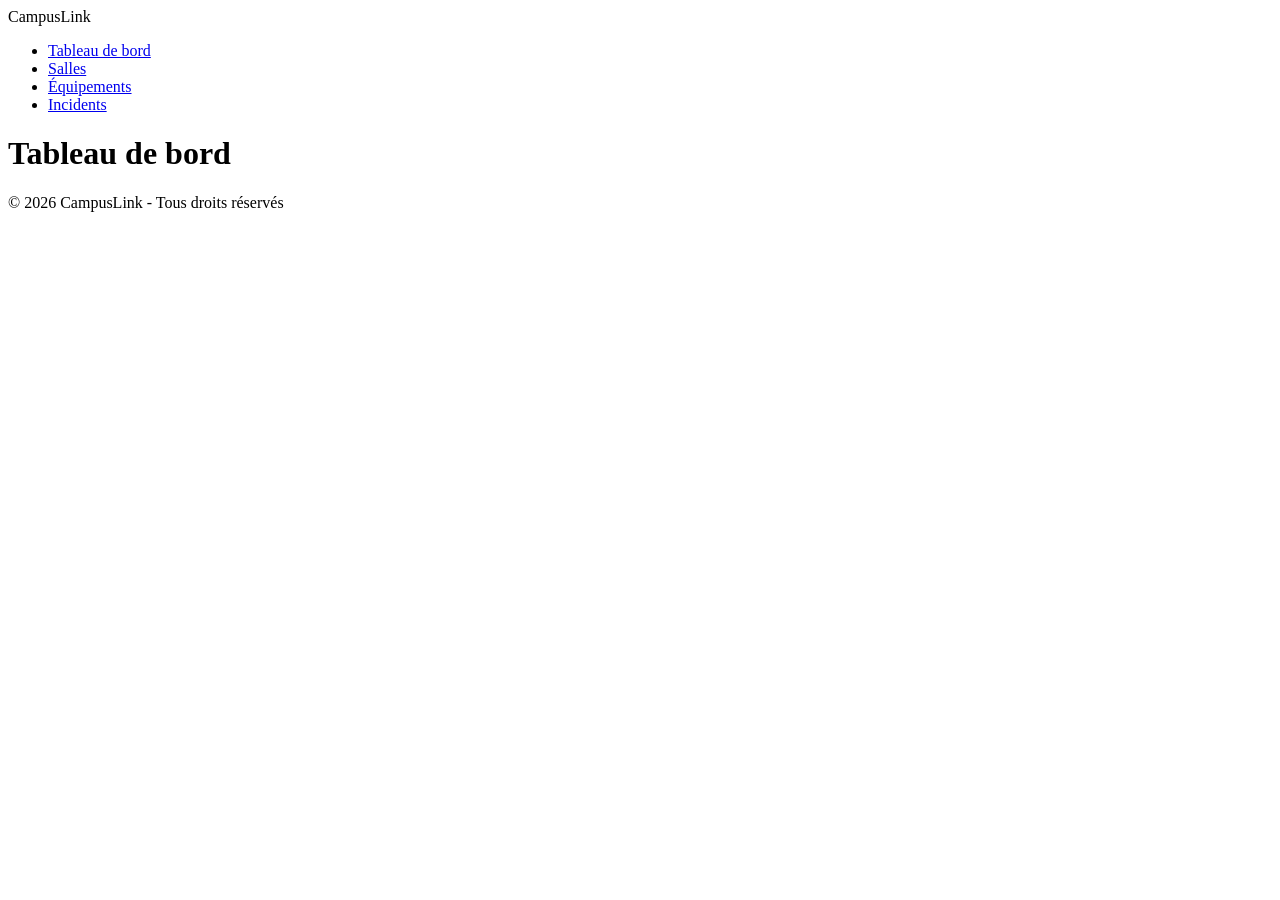
==== index.html @ f135ccba "ajout de la base" ====
<!DOCTYPE html>
<html lang="fr">
<head>
  <meta charset="UTF-8">
  <meta name="viewport" content="width=device-width, initial-scale=1.0">
  <title>CampusLink - Nom de la page</title>
  <!-- Lien vers la feuille de style CSS -->
  <link rel="stylesheet" href="css/style.css">
</head>
<body>

  
  <header>
    <div class="logo">CampusLink</div>
    <nav>
      <ul>
        <li><a href="index.html">Tableau de bord</a></li>
        <li><a href="salles.html">Salles</a></li>
        <li><a href="equipements.html">Équipements</a></li>
        <li><a href="incidents.html">Incidents</a></li>
      </ul>
    </nav>
  </header>

  
  <main>
    <h1>Tableau de bord</h1>
    
  </main>

  
  <footer>
    <p>&copy; 2026 CampusLink - Tous droits réservés</p>
  </footer>

</body>
</html>
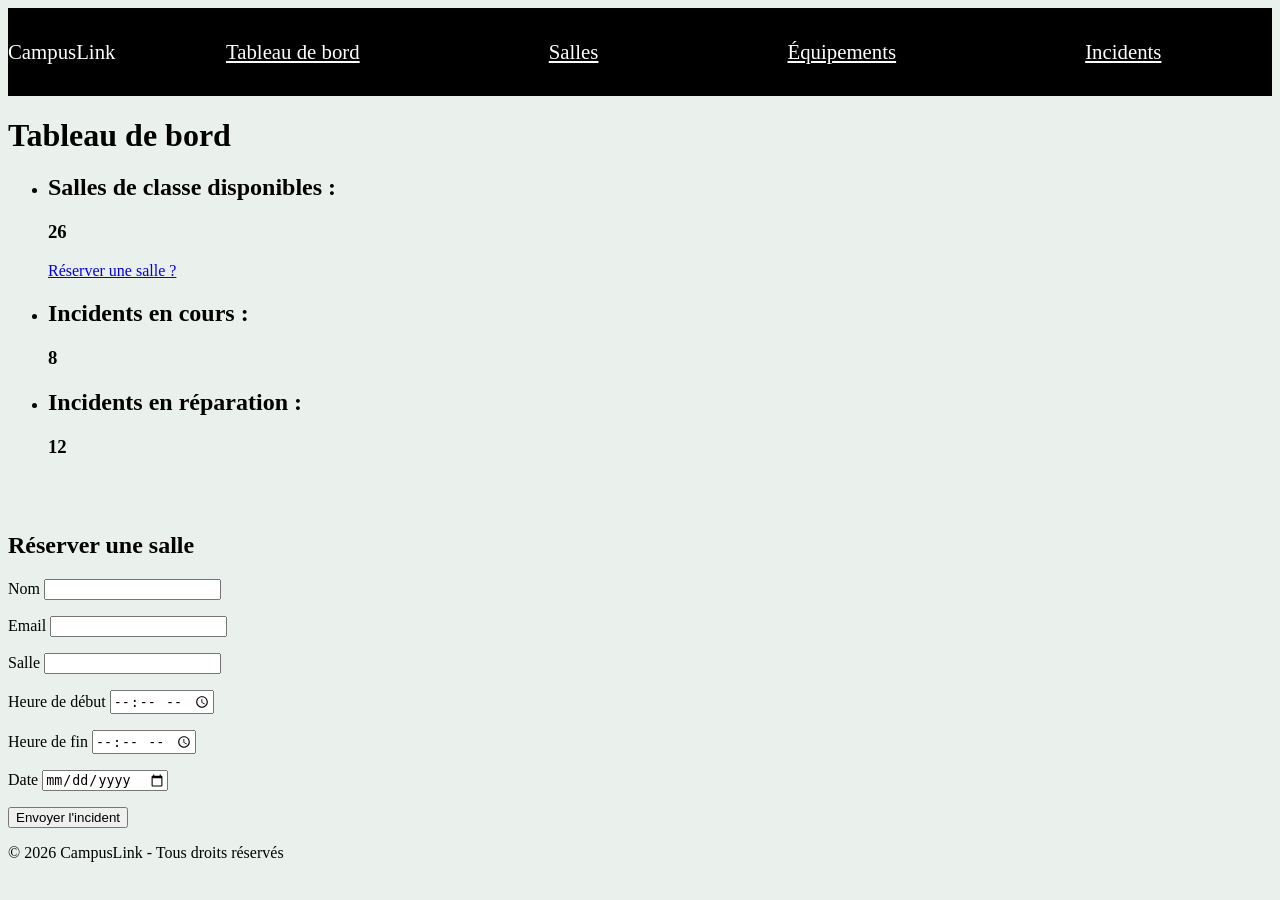
==== commit 5de1c155: "ajout sections manquantes + création dashbord / formulaire pour réserver une salle" ====
--- a/index.html
+++ b/index.html
@@ -25,7 +25,60 @@
   
   <main>
     <h1>Tableau de bord</h1>
-    
+    <section id="Infos db">
+    <ul>
+      <li>
+        <article class="Élement db">
+          <h2>Salles de classe disponibles :</h2>
+          <h3>26</h3>
+          <a class="bouton" href="#formulaire">Réserver une salle ?</a>
+        </article>
+      </li>
+      <li>
+        <article class="Élement db">
+          <h2>Incidents en cours :</h2>
+          <h3>8</h3>
+        </article>
+      </li>
+      <li>
+        <article class="Élement db">
+          <h2>Incidents en réparation :</h2>
+          <h3>12</h3>
+        </article>
+      </li>
+    </ul>
+    </section>
+    <br> <br>
+    <section id="formulaire">
+    <h2>Réserver une salle</h2>
+    <form action="#" method="post">
+      <p>
+        <label for="nom">Nom</label>
+        <input type="text" id="nom" name="nom" autocomplete="name" required>
+      </p>
+      <p>
+        <label for="email">Email</label>
+        <input type="email" id="email" name="email" autocomplete="email" required>
+      </p>
+      <p>
+        <label for="salle">Salle</label>
+        <input type="text" id="salle" name="salle" autocomplete="Salle" required>
+      </p>
+      <p>
+        <label for="heure_deb">Heure de début</label>
+        <input type="time" id="heure_deb" name="heure de début" autocomplete="00H00" required>
+      </p>
+      <p>
+        <label for="heure_fin">Heure de fin</label>
+        <input type="time" id="heure_fin" name="heure de fin" autocomplete="23H59" required>
+      </p>
+      <p>
+        <label for="date">Date</label>
+        <input type="date" id="date" name="date" required>
+      </p>
+      <button type="submit">Envoyer l'incident</button>
+    </form>
+  </section>
   </main>
 
   
--- a/css/style.css
+++ b/css/style.css
@@ -0,0 +1,79 @@
+/* Structure général */
+
+body {
+    background-color: #eaf0eb;
+}
+
+/* Header */
+
+header {
+    background-color: black;
+    width: 100%;
+    display: flex;
+    align-items: center;
+}
+
+.logo {
+    color: white;
+    font-size: 1.3rem;
+}
+
+nav {
+    flex: 1;
+}
+
+nav ul {
+    display: flex;
+    justify-content: space-around;
+    list-style: none;
+    padding: 1rem;
+}
+
+nav a {
+    color: white;
+    font-size: 1.3rem;
+}
+
+h1 {
+    font-size: 2rem;
+    margin-bottom: 0.5rem;
+}
+
+/* Page des salles */
+
+.salles {
+    display: grid;
+    grid-template-columns: repeat(3,1fr);
+    gap: 1.5 rem;
+}
+
+.salle {
+    background-color: white;
+    padding: 1.5 rem;
+    border-radius: 8px;
+    border-left: 5px solid;
+    box-shadow: 0 2px 8px rgba(0,0,0,0.1);
+}
+
+.salle.disponible {
+    border-left-color: #3ddc97;
+}
+
+.salle.maintenance {
+    border-left-color: #f5b700;
+}
+
+.etat {
+    display: inline-block;
+    border-radius: 20px;
+}
+
+.disponible .etat {
+    background-color: #3ddc97;
+    color: white;
+}
+
+.maintenance .etat {
+    background-color: #f5b700;
+    color: white;
+}
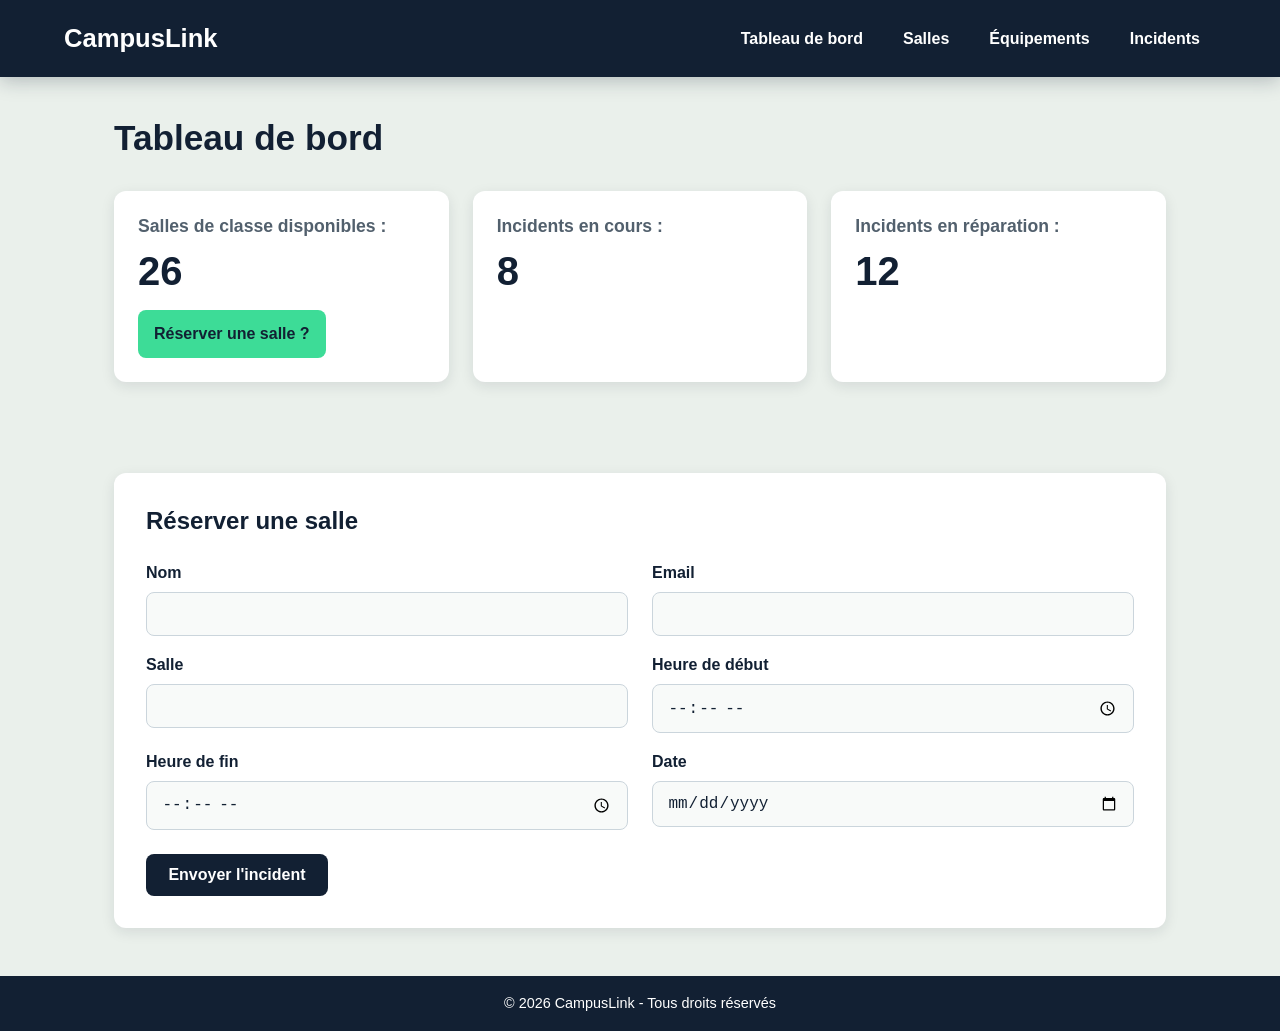
==== commit 7eb968be: "css vraiment clean pour index, salles il manque qu'incidents et équiments" ====
--- a/index.html
+++ b/index.html
@@ -1,90 +1,89 @@
-<!DOCTYPE html>
-<html lang="fr">
-<head>
-  <meta charset="UTF-8">
-  <meta name="viewport" content="width=device-width, initial-scale=1.0">
-  <title>CampusLink - Nom de la page</title>
-  <!-- Lien vers la feuille de style CSS -->
-  <link rel="stylesheet" href="css/style.css">
-</head>
-<body>
-
-  
-  <header>
-    <div class="logo">CampusLink</div>
-    <nav>
-      <ul>
-        <li><a href="index.html">Tableau de bord</a></li>
-        <li><a href="salles.html">Salles</a></li>
-        <li><a href="equipements.html">Équipements</a></li>
-        <li><a href="incidents.html">Incidents</a></li>
-      </ul>
-    </nav>
-  </header>
-
-  
-  <main>
-    <h1>Tableau de bord</h1>
-    <section id="Infos db">
-    <ul>
-      <li>
-        <article class="Élement db">
-          <h2>Salles de classe disponibles :</h2>
-          <h3>26</h3>
-          <a class="bouton" href="#formulaire">Réserver une salle ?</a>
-        </article>
-      </li>
-      <li>
-        <article class="Élement db">
-          <h2>Incidents en cours :</h2>
-          <h3>8</h3>
-        </article>
-      </li>
-      <li>
-        <article class="Élement db">
-          <h2>Incidents en réparation :</h2>
-          <h3>12</h3>
-        </article>
-      </li>
-    </ul>
-    </section>
-    <br> <br>
-    <section id="formulaire">
-    <h2>Réserver une salle</h2>
-    <form action="#" method="post">
-      <p>
-        <label for="nom">Nom</label>
-        <input type="text" id="nom" name="nom" autocomplete="name" required>
-      </p>
-      <p>
-        <label for="email">Email</label>
-        <input type="email" id="email" name="email" autocomplete="email" required>
-      </p>
-      <p>
-        <label for="salle">Salle</label>
-        <input type="text" id="salle" name="salle" autocomplete="Salle" required>
-      </p>
-      <p>
-        <label for="heure_deb">Heure de début</label>
-        <input type="time" id="heure_deb" name="heure de début" autocomplete="00H00" required>
-      </p>
-      <p>
-        <label for="heure_fin">Heure de fin</label>
-        <input type="time" id="heure_fin" name="heure de fin" autocomplete="23H59" required>
-      </p>
-      <p>
-        <label for="date">Date</label>
-        <input type="date" id="date" name="date" required>
-      </p>
-      <button type="submit">Envoyer l'incident</button>
-    </form>
-  </section>
-  </main>
-
-  
-  <footer>
-    <p>&copy; 2026 CampusLink - Tous droits réservés</p>
-  </footer>
-
-</body>
-</html>+<!DOCTYPE html>
+<html lang="fr">
+<head>
+  <meta charset="UTF-8">
+  <meta name="viewport" content="width=device-width, initial-scale=1.0">
+  <title>CampusLink - Index</title>
+  <link rel="stylesheet" href="css/style.css">
+</head>
+<body>
+
+  
+  <header>
+    <div class="logo">CampusLink</div>
+    <nav>
+      <ul>
+        <li><a href="index.html">Tableau de bord</a></li>
+        <li><a href="salles.html">Salles</a></li>
+        <li><a href="equipements.html">Équipements</a></li>
+        <li><a href="incidents.html">Incidents</a></li>
+      </ul>
+    </nav>
+  </header>
+
+  
+  <main>
+    <h1>Tableau de bord</h1>
+    <section id="Infos db">
+    <ul>
+      <li>
+        <article class="Élement db">
+          <h2>Salles de classe disponibles :</h2>
+          <h3>26</h3>
+          <a class="bouton" href="#formulaire">Réserver une salle ?</a>
+        </article>
+      </li>
+      <li>
+        <article class="Élement db">
+          <h2>Incidents en cours :</h2>
+          <h3>8</h3>
+        </article>
+      </li>
+      <li>
+        <article class="Élement db">
+          <h2>Incidents en réparation :</h2>
+          <h3>12</h3>
+        </article>
+      </li>
+    </ul>
+    </section>
+    <br> <br>
+    <section id="formulaire">
+    <h2>Réserver une salle</h2>
+    <form action="#" method="post">
+      <p>
+        <label for="nom">Nom</label>
+        <input type="text" id="nom" name="nom" autocomplete="name" required>
+      </p>
+      <p>
+        <label for="email">Email</label>
+        <input type="email" id="email" name="email" autocomplete="email" required>
+      </p>
+      <p>
+        <label for="salle">Salle</label>
+        <input type="text" id="salle" name="salle" autocomplete="Salle" required>
+      </p>
+      <p>
+        <label for="heure_deb">Heure de début</label>
+        <input type="time" id="heure_deb" name="heure de début" autocomplete="00H00" required>
+      </p>
+      <p>
+        <label for="heure_fin">Heure de fin</label>
+        <input type="time" id="heure_fin" name="heure de fin" autocomplete="23H59" required>
+      </p>
+      <p>
+        <label for="date">Date</label>
+        <input type="date" id="date" name="date" required>
+      </p>
+      <button type="submit">Envoyer l'incident</button>
+    </form>
+  </section>
+  </main>
+
+  
+  <footer>
+    <p>&copy; 2026 CampusLink - Tous droits réservés</p>
+  </footer>
+
+</body>
+</html>
--- a/css/style.css
+++ b/css/style.css
@@ -1,21 +1,46 @@
-/* Structure général */
+/* Structure générale */
+
+* {
+    box-sizing: border-box;
+}
 
 body {
+    margin: 0;
+    min-height: 100vh;
+    display: flex;
+    flex-direction: column;
     background-color: #eaf0eb;
-}
+    color: #122033;
+    font-family: Arial, Helvetica, sans-serif;
+    line-height: 1.6;
+}
+
+main {
+    width: 100%;
+    max-width: 1100px;
+    margin: 0 auto;
+    padding: 2.5rem 1.5rem 3rem;
+    flex: 1;
+}
+
 
 /* Header */
 
 header {
-    background-color: black;
     width: 100%;
+    background-color: #122033;
     display: flex;
     align-items: center;
+    padding: 1rem 5%;
+    gap: 2rem;
+    box-shadow: 0 4px 18px rgba(18, 32, 51, 0.25);
 }
 
 .logo {
     color: white;
-    font-size: 1.3rem;
+    font-size: 1.6rem;
+    font-weight: 800;
+    white-space: nowrap;
 }
 
 nav {
@@ -24,35 +49,204 @@
 
 nav ul {
     display: flex;
-    justify-content: space-around;
+    justify-content: flex-end;
+    align-items: center;
+    gap: 0.5rem;
+    flex-wrap: wrap;
     list-style: none;
-    padding: 1rem;
+    padding: 0;
+    margin: 0;
 }
 
 nav a {
-    color: white;
-    font-size: 1.3rem;
+    display: inline-block;
+    color: white;
+    text-decoration: none;
+    font-size: 1rem;
+    font-weight: 700;
+    padding: 0.6rem 1rem;
+    border-radius: 8px;
+    transition: background-color 0.2s ease, transform 0.2s ease;
+}
+
+nav a:hover {
+    background-color: rgba(255, 255, 255, 0.12);
+    transform: translateY(-1px);
 }
 
 h1 {
-    font-size: 2rem;
-    margin-bottom: 0.5rem;
-}
+    margin: 0 0 2rem;
+    font-size: 2.2rem;
+    line-height: 1.2;
+}
+
+h2 {
+    line-height: 1.3;
+}
+
+
+/* tableau de bord */
+
+main > section:first-of-type > ul {
+    display: grid;
+    grid-template-columns: repeat(3, 1fr);
+    gap: 1.5rem;
+    list-style: none;
+    margin: 0;
+    padding: 0;
+}
+
+main > section:first-of-type > ul > li {
+    margin: 0;
+    padding: 0;
+}
+
+
+/* Cartes statistiques */
+
+.db {
+    height: 100%;
+    background-color: white;
+    padding: 1.5rem;
+    border-radius: 12px;
+    box-shadow: 0 4px 14px rgba(18, 32, 51, 0.10);
+    transition: transform 0.2s ease, box-shadow 0.2s ease;
+}
+
+.db:hover {
+    transform: translateY(-4px);
+    box-shadow: 0 8px 20px rgba(18, 32, 51, 0.15);
+}
+
+.db h2 {
+    margin: 0 0 0.8rem;
+    font-size: 1.1rem;
+    color: #52606d;
+}
+
+.db h3 {
+    margin: 0 0 1.2rem;
+    font-size: 2.5rem;
+    line-height: 1;
+    color: #122033;
+}
+
+
+/* Bouton */
+
+.bouton {
+    display: inline-block;
+    padding: 0.7rem 1rem;
+    border-radius: 8px;
+    background-color: #3ddc97;
+    color: #122033;
+    font-weight: 700;
+    text-decoration: none;
+    transition: background-color 0.2s ease, transform 0.2s ease;
+}
+
+.bouton:hover {
+    background-color: #2fc986;
+    transform: translateY(-1px);
+}
+
+
+/* Formulaire */
+
+#formulaire {
+    margin-top: 2.5rem;
+
+    background-color: white;
+    padding: 2rem;
+
+    border-radius: 12px;
+    box-shadow: 0 4px 14px rgba(18, 32, 51, 0.10);
+}
+
+#formulaire h2 {
+    margin-top: 0;
+    margin-bottom: 1.5rem;
+
+    font-size: 1.5rem;
+}
+
+#formulaire form {
+    display: grid;
+    grid-template-columns: repeat(2, 1fr);
+    gap: 1rem 1.5rem;
+}
+
+#formulaire p {
+    display: flex;
+    flex-direction: column;
+    margin: 0;
+}
+
+#formulaire label {
+    margin-bottom: 0.4rem;
+
+    font-weight: 700;
+    color: #122033;
+}
+
+#formulaire input {
+    width: 100%;
+    padding: 0.75rem 0.9rem;
+    border: 1px solid #cbd5dc;
+    border-radius: 8px;
+    background-color: #f8faf9;
+    color: #122033;
+    font-size: 1rem;
+    transition: border-color 0.2s ease, box-shadow 0.2s ease;
+}
+
+#formulaire input:focus {
+    outline: none;
+    border-color: #3ddc97;
+    box-shadow: 0 0 0 3px rgba(61, 220, 151, 0.18);
+}
+
+#formulaire button {
+    grid-column: 1 / -1;
+    justify-self: start;
+    margin-top: 0.5rem;
+    padding: 0.75rem 1.4rem;
+    border: none;
+    border-radius: 8px;
+    background-color: #122033;
+    color: white;
+    font-size: 1rem;
+    font-weight: 700;
+    cursor: pointer;
+    transition: background-color 0.2s ease, transform 0.2s ease;
+}
+
+#formulaire button:hover {
+    background-color: #1d3552;
+    transform: translateY(-1px);
+}
+
 
 /* Page des salles */
 
 .salles {
     display: grid;
-    grid-template-columns: repeat(3,1fr);
-    gap: 1.5 rem;
+    grid-template-columns: repeat(3, 1fr);
+    gap: 1.5rem;
 }
 
 .salle {
     background-color: white;
-    padding: 1.5 rem;
-    border-radius: 8px;
+    padding: 1.5rem;
+    border-radius: 10px;
     border-left: 5px solid;
-    box-shadow: 0 2px 8px rgba(0,0,0,0.1);
+    box-shadow: 0 4px 14px rgba(0, 0, 0, 0.10);
+    transition: transform 0.2s ease, box-shadow 0.2s ease;
+}
+
+.salle:hover {
+    transform: translateY(-3px);
+    box-shadow: 0 7px 18px rgba(0, 0, 0, 0.14);
 }
 
 .salle.disponible {
@@ -63,9 +257,17 @@
     border-left-color: #f5b700;
 }
 
+
+/* État de la salle */
+
 .etat {
     display: inline-block;
+
+    padding: 0.25rem 0.7rem;
     border-radius: 20px;
+
+    font-size: 0.85rem;
+    font-weight: 700;
 }
 
 .disponible .etat {
@@ -76,4 +278,69 @@
 .maintenance .etat {
     background-color: #f5b700;
     color: white;
+}
+
+
+/* Footer */
+
+footer {
+    background-color: #122033;
+    color: white;
+
+    text-align: center;
+
+    padding: 1rem;
+}
+
+footer p {
+    margin: 0;
+    font-size: 0.9rem;
+}
+
+
+/* Responsive */
+
+@media (max-width: 800px) {
+    header {
+        flex-direction: column;
+        align-items: center;
+        gap: 1rem;
+        padding: 1rem;
+    }
+    nav ul {
+        justify-content: center;
+    }
+    main > section:first-of-type > ul {
+        grid-template-columns: 1fr;
+    }
+    .salles {
+        grid-template-columns: 1fr;
+    }
+    #formulaire form {
+        grid-template-columns: 1fr;
+    }
+    #formulaire button {
+        grid-column: auto;
+        width: 100%;
+    }
+}
+
+
+@media (max-width: 500px) {
+    main {
+        padding: 2rem 1rem;
+    }
+    h1 {
+        font-size: 1.8rem;
+    }
+    #formulaire {
+        padding: 1.25rem;
+    }
+    nav ul {
+        gap: 0.25rem;
+    }
+    nav a {
+        font-size: 0.9rem;
+        padding: 0.5rem 0.7rem;
+    }
 }
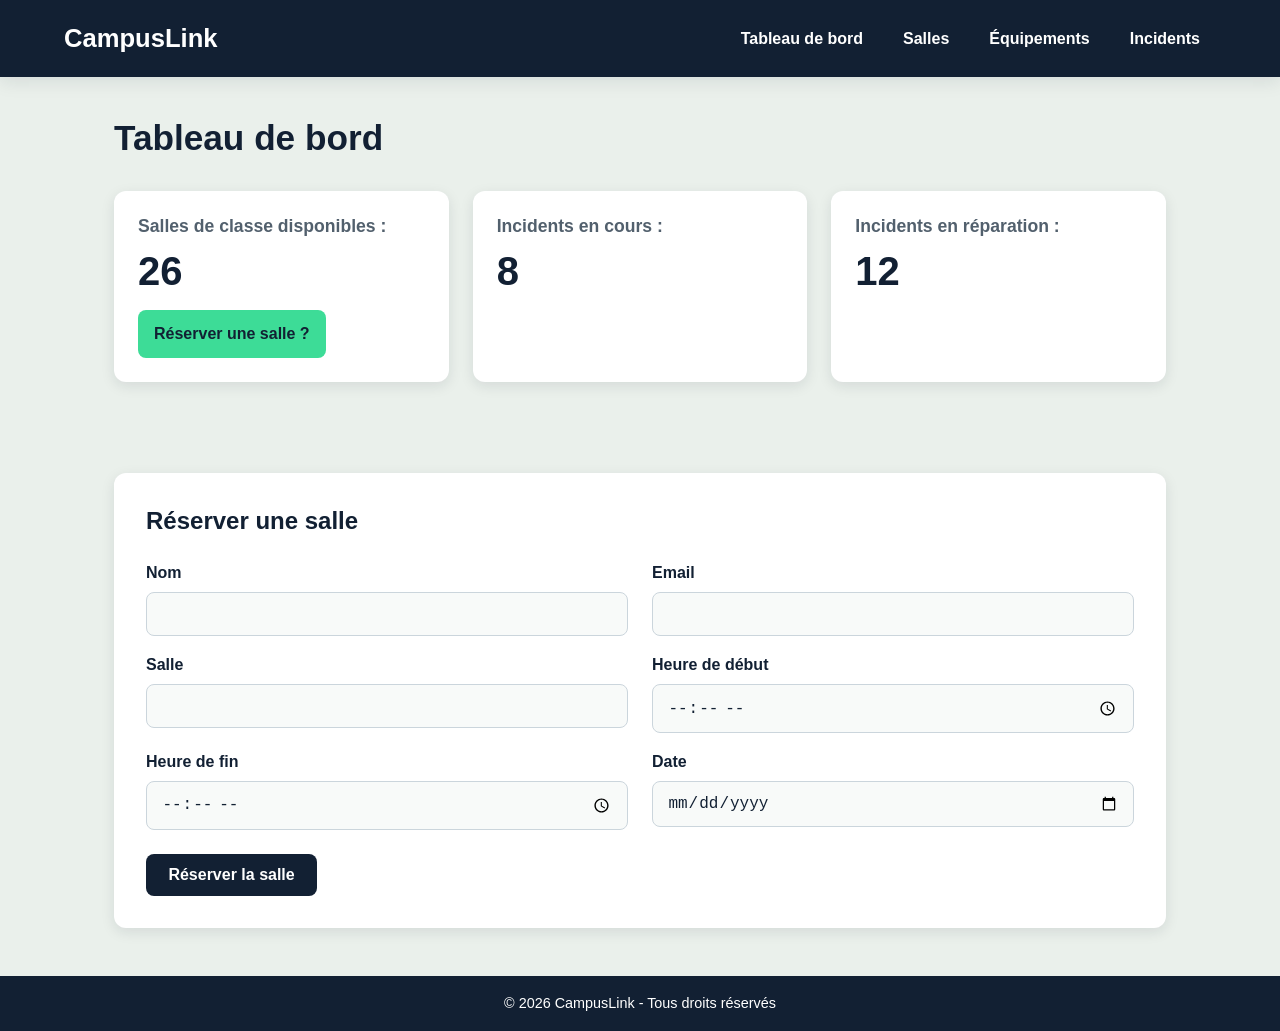
==== commit bd7bfd43: "my bad" ====
--- a/index.html
+++ b/index.html
@@ -7,8 +7,6 @@
   <link rel="stylesheet" href="css/style.css">
 </head>
 <body>
-
-  
   <header>
     <div class="logo">CampusLink</div>
     <nav>
@@ -20,8 +18,6 @@
       </ul>
     </nav>
   </header>
-
-  
   <main>
     <h1>Tableau de bord</h1>
     <section id="Infos db">
@@ -75,15 +71,12 @@
         <label for="date">Date</label>
         <input type="date" id="date" name="date" required>
       </p>
-      <button type="submit">Envoyer l'incident</button>
+      <button type="submit">Réserver la salle</button>
     </form>
   </section>
   </main>
-
-  
   <footer>
     <p>&copy; 2026 CampusLink - Tous droits réservés</p>
   </footer>
-
 </body>
 </html>
--- a/css/style.css
+++ b/css/style.css
@@ -33,7 +33,7 @@
     align-items: center;
     padding: 1rem 5%;
     gap: 2rem;
-    box-shadow: 0 4px 18px rgba(18, 32, 51, 0.25);
+    box-shadow: 0 4px 18px rgba(18, 32, 51, 0.1);
 }
 
 .logo {
@@ -71,7 +71,7 @@
 
 nav a:hover {
     background-color: rgba(255, 255, 255, 0.12);
-    transform: translateY(-1px);
+    transform: translateY(-3px);
 }
 
 h1 {
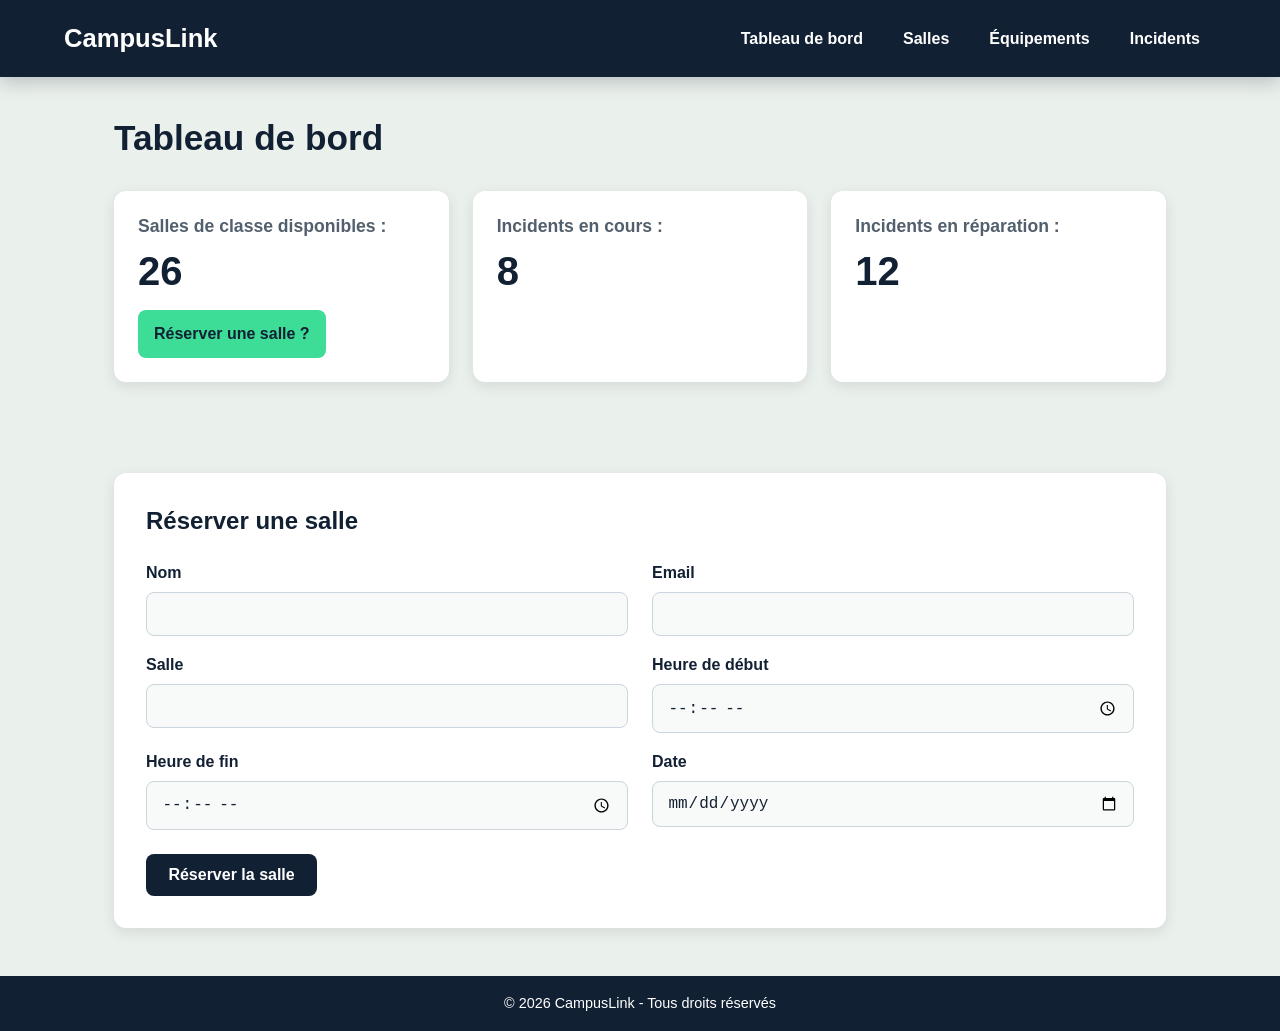
==== commit 663dc44d: "css" ====
--- a/index.html
+++ b/index.html
@@ -21,7 +21,7 @@
   <main>
     <h1>Tableau de bord</h1>
     <section id="Infos db">
-    <ul>
+    <ul class="statistiques">
       <li>
         <article class="Élement db">
           <h2>Salles de classe disponibles :</h2>
--- a/css/style.css
+++ b/css/style.css
@@ -33,7 +33,7 @@
     align-items: center;
     padding: 1rem 5%;
     gap: 2rem;
-    box-shadow: 0 4px 18px rgba(18, 32, 51, 0.1);
+    box-shadow: 0 4px 18px rgba(18, 32, 51, 0.25);
 }
 
 .logo {
@@ -87,7 +87,7 @@
 
 /* tableau de bord */
 
-main > section:first-of-type > ul {
+.statistiques {
     display: grid;
     grid-template-columns: repeat(3, 1fr);
     gap: 1.5rem;
@@ -96,7 +96,7 @@
     padding: 0;
 }
 
-main > section:first-of-type > ul > li {
+.statistiques > li {
     margin: 0;
     padding: 0;
 }
@@ -262,10 +262,8 @@
 
 .etat {
     display: inline-block;
-
     padding: 0.25rem 0.7rem;
     border-radius: 20px;
-
     font-size: 0.85rem;
     font-weight: 700;
 }
@@ -280,15 +278,189 @@
     color: white;
 }
 
+/* Équipements */
+
+.equipements {
+    display: grid;
+    grid-template-columns: repeat(3,1fr);
+    gap: 1.5rem;
+    list-style: none;
+    margin: 0;
+    padding: 0;
+}
+
+.equipements > li {
+    margin: 0;
+    padding: 0;
+}
+
+.Équipement {
+    height: 100%;
+    background-color: white;
+    padding: 1.5rem;
+    border-radius: 12px;
+    box-shadow: 0 4px 14px rgba(18, 32, 51, 0.10);
+    transition: transform 0.2s ease, box-shadow 0.2s ease;
+}
+
+.Équipement:hover {
+    transform: translateY(-4px);
+    box-shadow: 0 8px 20px rgba(18,32,51,0.15);
+}
+
+.Équipement h3 {
+    margin-top: 0;
+    margin-bottom: 1rem;
+    font-size: 1.3rem;
+    color: #122033;
+}
+
+.Équipement h4 {
+    margin: 0 0 0.4rem;
+    color: #52606d;
+}
+
+.Équipement p {
+    margin: 0;
+    color: #122033;
+}
+
+/* Incidents */
+
+.incidents {
+    display: grid;
+    grid-template-columns: repeat(3,1fr);
+    gap: 1.5rem;
+    list-style: none;
+    margin: 0;
+    padding: 0;
+}
+
+.incidents > li {
+    margin: 0;
+    padding: 0;
+}
+
+.incident {
+    height: 100%;
+    background-color: white;
+    padding: 1.5rem;
+    border-radius: 12px;
+    border-left: 5px solid;
+    box-shadow: 0 4px 14px rgba(18,32,51,0.10);
+    transition: transform 0.2s ease, box-shadow 0.2s ease;
+    display: flex;
+    flex-direction: column;
+}
+
+.incident:hover {
+    transform: translateY(-4px);
+    box-shadow: 0 8px 20px rgba(18, 32, 51, 0.15);
+}
+
+.incident img {
+    display: block;
+    width: 70px;
+    height: 70px;
+    object-fit: contain;
+    margin-bottom: 1rem;
+}
+
+.incident.en-cours {
+    border-left-color: #e74c3c;
+}
+
+.incident.reparation {
+    border-left-color: #f5b700;
+}
+
+.incident.termine {
+    border-left-color: #3ddc97;
+}
+
+.incident h3 {
+    margin: 0 0 0.5rem;
+    font-size: 1.3rem;
+    color: #122033
+}
+
+.incident h4 {
+    margin: 0 0 0.4rem;
+    color: #52606d;
+}
+
+.incident p {
+    margin: 0 0 1.2rem;
+    color: #122033
+}
+
+.bouton-detail {
+    display: inline-block;
+    align-self: flex-start;
+    margin-top: auto;
+    padding: 0.7rem 1rem;
+    border-radius: 8px;
+    background-color: #122033;
+    color: white;
+    font-weight: 700;
+    text-decoration: none;
+    transition: background-color 0.2s ease, transform 0.2s ease;
+}
+
+.bouton-detail:hover {
+    background-color: #1d3552;
+    transform: translateY(-3px)
+}
+
+/* Détails des incidents */
+
+.details {
+    display: grid;
+    grid-template-columns: repeat(3,1fr);
+    gap: 1.5rem;
+    list-style: none;
+    margin: 0;
+    padding: 0;
+}
+
+.details > li {
+    margin: 0;
+    padding: 0;
+}
+
+.detail {
+    height: 100%;
+    background-color: white;
+    padding: 1.5rem;
+    border-radius: 12px;
+    box-shadow: 0 4px 14px rgba(18, 32, 51, 0.10);
+}
+
+.detail h2 {
+    margin: 0 0 1rem;
+    font-size: 1.4rem;
+    color: #122033;
+}
+
+.detail h3 {
+    margin: 0 0 0.8rem;
+    font-size: 1.1rem;
+    color: #52606d;
+}
+
+.detail p {
+    margin: 0;
+    font-size: 1rem;
+    color: #122033;
+    line-height: 1.6;
+}
 
 /* Footer */
 
 footer {
     background-color: #122033;
     color: white;
-
     text-align: center;
-
     padding: 1rem;
 }
 
@@ -310,7 +482,7 @@
     nav ul {
         justify-content: center;
     }
-    main > section:first-of-type > ul {
+    .statistiques {
         grid-template-columns: 1fr;
     }
     .salles {
@@ -323,6 +495,12 @@
         grid-column: auto;
         width: 100%;
     }
+    .incidents {
+        grid-template-columns: 1fr;
+    }
+    .details {
+        grid-template-columns: 1fr;
+    }
 }
 
 
